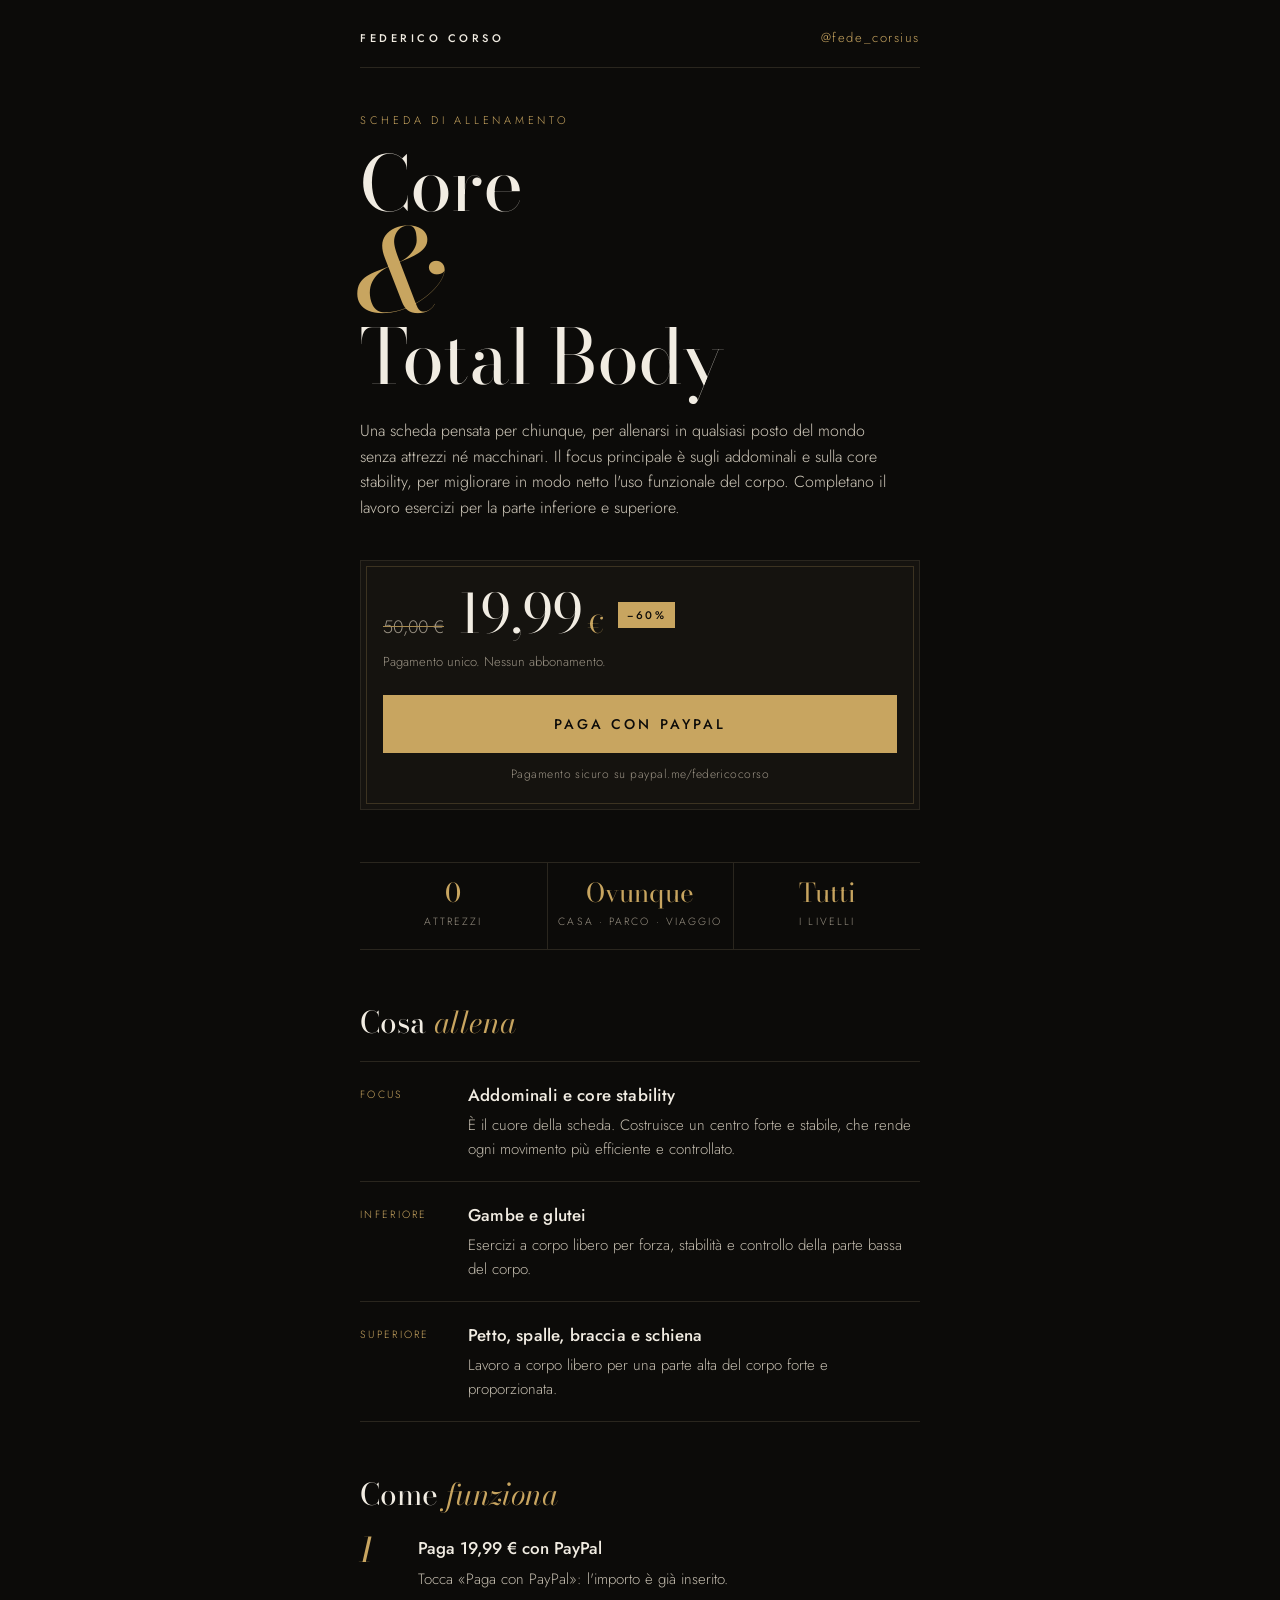
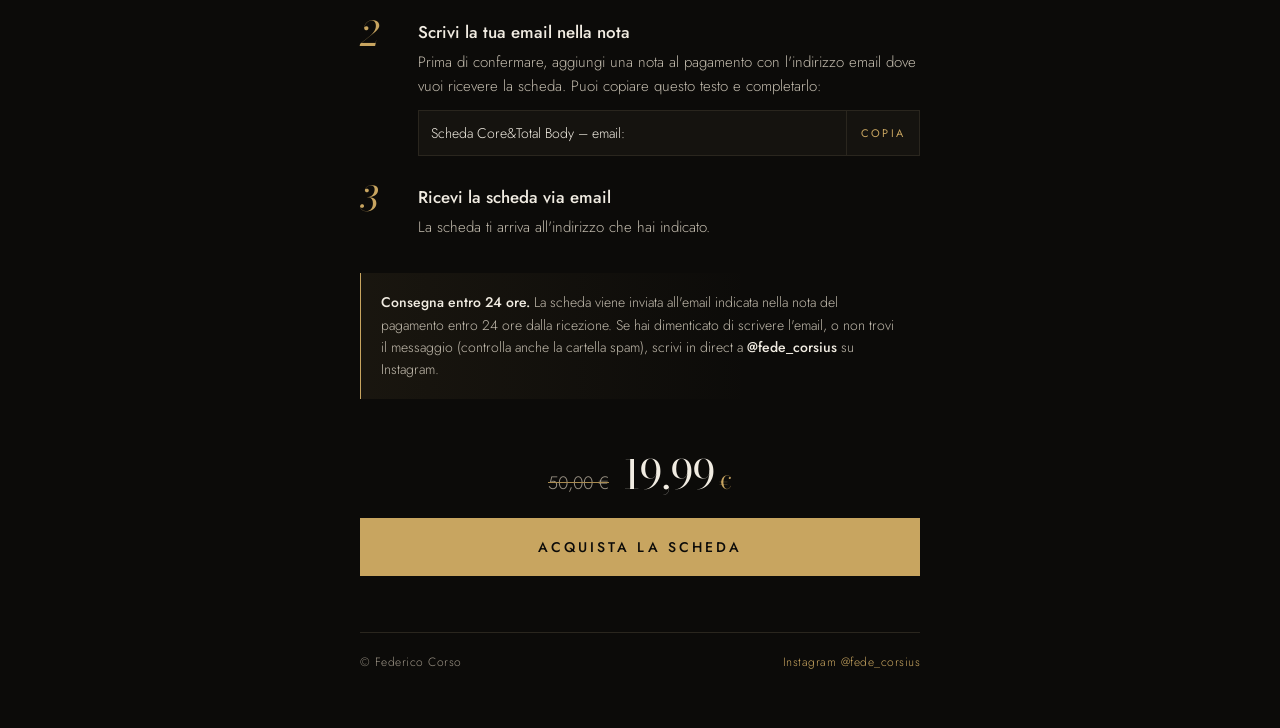
==== index.html @ 592700e4 "Pagina vendita scheda Core & Total Body Co-Authored-By: Claude Opus 5.5 <noreply@anthropic.com>" ====
<!doctype html>
<html lang="it">
<head>
<meta charset="utf-8">
<meta name="viewport" content="width=device-width, initial-scale=1, viewport-fit=cover">
<meta name="description" content="Scheda di allenamento Core &amp; Total Body di Federico Corso: a corpo libero, ovunque, per tutti i livelli.">
<meta property="og:title" content="Core &amp; Total Body — Federico Corso">
<meta property="og:description" content="Scheda di allenamento a corpo libero. 19,99 € invece di 50 €.">
<title>Core &amp; Total Body</title>
<link rel="preconnect" href="https://fonts.googleapis.com">
<link rel="preconnect" href="https://fonts.gstatic.com" crossorigin>
<link rel="stylesheet" href="https://fonts.googleapis.com/css2?family=Bodoni+Moda:ital,opsz,wght@0,6..96,400;0,6..96,500;1,6..96,400&family=Jost:wght@300;400;500&display=swap">
<style>
  :root {
    color-scheme: dark;
    --ink: #0c0b09;
    --ink-2: #15130f;
    --line: #2a261e;
    --gold: #c8a560;
    --gold-soft: #a88a4f;
    --ivory: #f1ece2;
    --muted: #9a9284;
    --display: "Bodoni Moda", "Didot", "Bodoni 72", Georgia, serif;
    --body: "Jost", "Futura", "Century Gothic", system-ui, sans-serif;
  }
  * { box-sizing: border-box; }
  html { background: var(--ink); }
  body {
    margin: 0;
    background: var(--ink);
    color: var(--ivory);
    font-family: var(--body);
    font-weight: 300;
    font-size: 16px;
    line-height: 1.6;
    padding-inline: 20px;
    -webkit-font-smoothing: antialiased;
  }
  .wrap { max-width: 560px; margin: 0 auto; padding-block: 28px 56px; }

  .brand {
    display: flex; justify-content: space-between; align-items: baseline;
    gap: 12px; flex-wrap: wrap;
    font-size: 11px; letter-spacing: .32em; text-transform: uppercase;
    padding-bottom: 18px; border-bottom: 1px solid var(--line);
  }
  .brand strong { font-weight: 500; color: var(--ivory); }
  .brand a { color: var(--gold); text-decoration: none; letter-spacing: .12em; text-transform: none; font-size: 13px; }
  .brand a:hover, .brand a:focus-visible { text-decoration: underline; text-underline-offset: 4px; }

  .hero { padding-block: 44px 8px; }
  .eyebrow {
    font-size: 11px; letter-spacing: .34em; text-transform: uppercase; color: var(--gold);
    margin: 0 0 18px;
  }
  h1 {
    font-family: var(--display); font-weight: 400;
    font-size: clamp(46px, 13vw, 76px); line-height: .95; letter-spacing: -.01em;
    margin: 0; text-wrap: balance;
  }
  h1 .amp {
    display: block; font-style: italic; color: var(--gold);
    font-size: 1.5em; line-height: .8; margin: .06em 0 .02em -.04em;
  }
  .lede { color: #cfc8ba; margin: 26px 0 0; max-width: 34em; }

  .offer {
    margin-top: 40px; padding: 26px 22px 24px;
    background: var(--ink-2); border: 1px solid var(--line);
    position: relative;
  }
  .offer::before {
    content: ""; position: absolute; inset: 5px; border: 1px solid rgba(200,165,96,.22); pointer-events: none;
  }
  .price-row { display: flex; align-items: baseline; gap: 14px; flex-wrap: wrap; }
  .was { color: var(--muted); text-decoration: line-through; text-decoration-color: var(--gold-soft); font-size: 18px; }
  .now { font-family: var(--display); font-size: 54px; line-height: 1; color: var(--ivory); font-variant-numeric: lining-nums; }
  .now small { font-size: .45em; margin-left: 4px; color: var(--gold); }
  .tag {
    font-size: 11px; letter-spacing: .2em; font-weight: 500; text-transform: uppercase;
    color: var(--ink); background: var(--gold); padding: 5px 9px 4px; align-self: center;
  }
  .offer-note { color: var(--muted); font-size: 13px; margin: 10px 0 22px; }

  .cta {
    display: flex; justify-content: center; align-items: center; gap: 10px;
    width: 100%; padding: 18px 20px;
    background: var(--gold); color: var(--ink);
    font-family: var(--body); font-weight: 500; font-size: 14px; letter-spacing: .22em; text-transform: uppercase;
    text-decoration: none; border: 0; cursor: pointer;
    transition: background .25s ease, transform .25s ease;
  }
  .cta:hover { background: #d8b873; }
  .cta:active { transform: translateY(1px); }
  .cta:focus-visible { outline: 2px solid var(--ivory); outline-offset: 3px; }
  .secure { text-align: center; font-size: 12px; color: var(--muted); margin: 12px 0 0; letter-spacing: .04em; }

  h2 {
    font-family: var(--display); font-weight: 400; font-size: 30px; line-height: 1.1;
    margin: 0 0 22px; text-wrap: balance;
  }
  h2 em { color: var(--gold); }
  section.block { padding-top: 56px; }

  .facts { display: grid; grid-template-columns: repeat(3, 1fr); border-top: 1px solid var(--line); border-bottom: 1px solid var(--line); margin-top: 44px; }
  .facts div { padding: 16px 8px; text-align: center; }
  .facts div + div { border-left: 1px solid var(--line); }
  .facts b { display: block; font-family: var(--display); font-weight: 400; font-size: 26px; color: var(--gold); line-height: 1.1; }
  .facts span { font-size: 10.5px; letter-spacing: .2em; text-transform: uppercase; color: var(--muted); }

  .areas { list-style: none; margin: 0; padding: 0; display: grid; gap: 0; }
  .areas li { padding: 20px 0; border-top: 1px solid var(--line); display: grid; grid-template-columns: 92px 1fr; gap: 16px; }
  .areas li:last-child { border-bottom: 1px solid var(--line); }
  .areas .k { font-size: 10.5px; letter-spacing: .22em; text-transform: uppercase; color: var(--gold); padding-top: 5px; }
  .areas h3 { margin: 0 0 4px; font-weight: 500; font-size: 17px; letter-spacing: .01em; }
  .areas p { margin: 0; color: #c2bbad; font-size: 15px; }

  .steps { list-style: none; margin: 0; padding: 0; counter-reset: s; display: grid; gap: 26px; }
  .steps li { counter-increment: s; display: grid; grid-template-columns: 44px 1fr; gap: 14px; }
  .steps li::before {
    content: counter(s); font-family: var(--display); font-style: italic; font-size: 34px; line-height: 1; color: var(--gold);
  }
  .steps h3 { margin: 2px 0 4px; font-weight: 500; font-size: 17px; }
  .steps p { margin: 0; color: #c2bbad; font-size: 15px; }

  .copybox { margin-top: 12px; display: flex; gap: 0; border: 1px solid var(--line); background: var(--ink-2); }
  .copybox code {
    flex: 1; min-width: 0; padding: 11px 12px; font-family: var(--body); font-size: 14px; color: var(--ivory);
    user-select: all; overflow-wrap: anywhere;
  }
  .copybox button {
    flex: none; border: 0; border-left: 1px solid var(--line); background: transparent; color: var(--gold);
    font-family: var(--body); font-size: 11px; letter-spacing: .2em; text-transform: uppercase; padding: 0 14px; cursor: pointer;
  }
  .copybox button:hover { background: #1c1914; }
  .copybox button:focus-visible { outline: 2px solid var(--gold); outline-offset: -2px; }

  .clause {
    margin-top: 34px; padding: 18px 20px; border-left: 1px solid var(--gold);
    font-size: 14px; color: #c2bbad; background: linear-gradient(90deg, rgba(200,165,96,.07), transparent 70%);
  }
  .clause strong { color: var(--ivory); font-weight: 500; }

  .final { margin-top: 56px; text-align: center; }
  .final .now { font-size: 40px; }
  .final .price-row { justify-content: center; margin-bottom: 20px; }

  footer {
    margin-top: 56px; padding-top: 20px; border-top: 1px solid var(--line);
    display: flex; justify-content: space-between; gap: 12px; flex-wrap: wrap;
    font-size: 12px; color: var(--muted); letter-spacing: .04em;
  }
  footer a { color: var(--gold); text-decoration: none; }
  footer a:hover, footer a:focus-visible { text-decoration: underline; text-underline-offset: 3px; }

  @media (max-width: 420px) {
    .areas li { grid-template-columns: 1fr; gap: 6px; }
    .areas .k { padding-top: 0; }
    .facts b { font-size: 22px; }
    .facts span { letter-spacing: .12em; }
  }

  @media (prefers-reduced-motion: no-preference) {
    .hero > *, .offer { animation: rise .9s cubic-bezier(.2,.7,.2,1) both; }
    .hero .eyebrow { animation-delay: .05s; }
    .hero h1 { animation-delay: .12s; }
    .hero .lede { animation-delay: .22s; }
    .offer { animation-delay: .32s; }
    @keyframes rise { from { opacity: .001; transform: translateY(10px); } to { opacity: 1; transform: none; } }
  }
</style>
</head>
<body>

<div class="wrap">
  <header class="brand">
    <strong>Federico Corso</strong>
    <a href="https://www.instagram.com/fede_corsius/" target="_blank" rel="noopener">@fede_corsius</a>
  </header>

  <section class="hero">
    <p class="eyebrow">Scheda di allenamento</p>
    <h1>Core<span class="amp">&amp;</span>Total Body</h1>
    <p class="lede">Una scheda pensata per chiunque, per allenarsi in qualsiasi posto del mondo senza attrezzi né macchinari. Il focus principale è sugli addominali e sulla core stability, per migliorare in modo netto l'uso funzionale del corpo. Completano il lavoro esercizi per la parte inferiore e superiore.</p>

    <div class="offer" id="acquista">
      <div class="price-row">
        <span class="was">50,00 €</span>
        <span class="now">19,99<small>€</small></span>
        <span class="tag">−60%</span>
      </div>
      <p class="offer-note">Pagamento unico. Nessun abbonamento.</p>
      <a class="cta" href="https://www.paypal.me/federicocorso/19.99EUR" target="_blank" rel="noopener">Paga con PayPal</a>
      <p class="secure">Pagamento sicuro su paypal.me/federicocorso</p>
    </div>
  </section>

  <div class="facts" aria-label="In breve">
    <div><b>0</b><span>Attrezzi</span></div>
    <div><b>Ovunque</b><span>Casa · Parco · Viaggio</span></div>
    <div><b>Tutti</b><span>I livelli</span></div>
  </div>

  <section class="block">
    <h2>Cosa <em>allena</em></h2>
    <ul class="areas">
      <li>
        <span class="k">Focus</span>
        <div><h3>Addominali e core stability</h3><p>È il cuore della scheda. Costruisce un centro forte e stabile, che rende ogni movimento più efficiente e controllato.</p></div>
      </li>
      <li>
        <span class="k">Inferiore</span>
        <div><h3>Gambe e glutei</h3><p>Esercizi a corpo libero per forza, stabilità e controllo della parte bassa del corpo.</p></div>
      </li>
      <li>
        <span class="k">Superiore</span>
        <div><h3>Petto, spalle, braccia e schiena</h3><p>Lavoro a corpo libero per una parte alta del corpo forte e proporzionata.</p></div>
      </li>
    </ul>
  </section>

  <section class="block">
    <h2>Come <em>funziona</em></h2>
    <ol class="steps">
      <li>
        <div>
          <h3>Paga 19,99 € con PayPal</h3>
          <p>Tocca «Paga con PayPal»: l'importo è già inserito.</p>
        </div>
      </li>
      <li>
        <div>
          <h3>Scrivi la tua email nella nota</h3>
          <p>Prima di confermare, aggiungi una nota al pagamento con l'indirizzo email dove vuoi ricevere la scheda. Puoi copiare questo testo e completarlo:</p>
          <div class="copybox">
            <code id="nota">Scheda Core&amp;Total Body – email: </code>
            <button type="button" id="copia">Copia</button>
          </div>
        </div>
      </li>
      <li>
        <div>
          <h3>Ricevi la scheda via email</h3>
          <p>La scheda ti arriva all'indirizzo che hai indicato.</p>
        </div>
      </li>
    </ol>

    <p class="clause"><strong>Consegna entro 24 ore.</strong> La scheda viene inviata all'email indicata nella nota del pagamento entro 24 ore dalla ricezione. Se hai dimenticato di scrivere l'email, o non trovi il messaggio (controlla anche la cartella spam), scrivi in direct a <strong>@fede_corsius</strong> su Instagram.</p>
  </section>

  <section class="final">
    <div class="price-row">
      <span class="was">50,00 €</span>
      <span class="now">19,99<small>€</small></span>
    </div>
    <a class="cta" href="https://www.paypal.me/federicocorso/19.99EUR" target="_blank" rel="noopener">Acquista la scheda</a>
  </section>

  <footer>
    <span>© Federico Corso</span>
    <a href="https://www.instagram.com/fede_corsius/" target="_blank" rel="noopener">Instagram @fede_corsius</a>
  </footer>
</div>

<script>
  (function () {
    var btn = document.getElementById('copia');
    var code = document.getElementById('nota');
    btn.addEventListener('click', function () {
      var text = code.textContent;
      function selectFallback() {
        var r = document.createRange(); r.selectNodeContents(code);
        var s = window.getSelection(); s.removeAllRanges(); s.addRange(r);
        btn.textContent = 'Selezionato';
      }
      try {
        navigator.clipboard.writeText(text).then(function () { btn.textContent = 'Copiato'; }, selectFallback);
      } catch (e) { selectFallback(); }
      setTimeout(function () { btn.textContent = 'Copia'; }, 2200);
    });
  })();
</script>
</body>
</html>
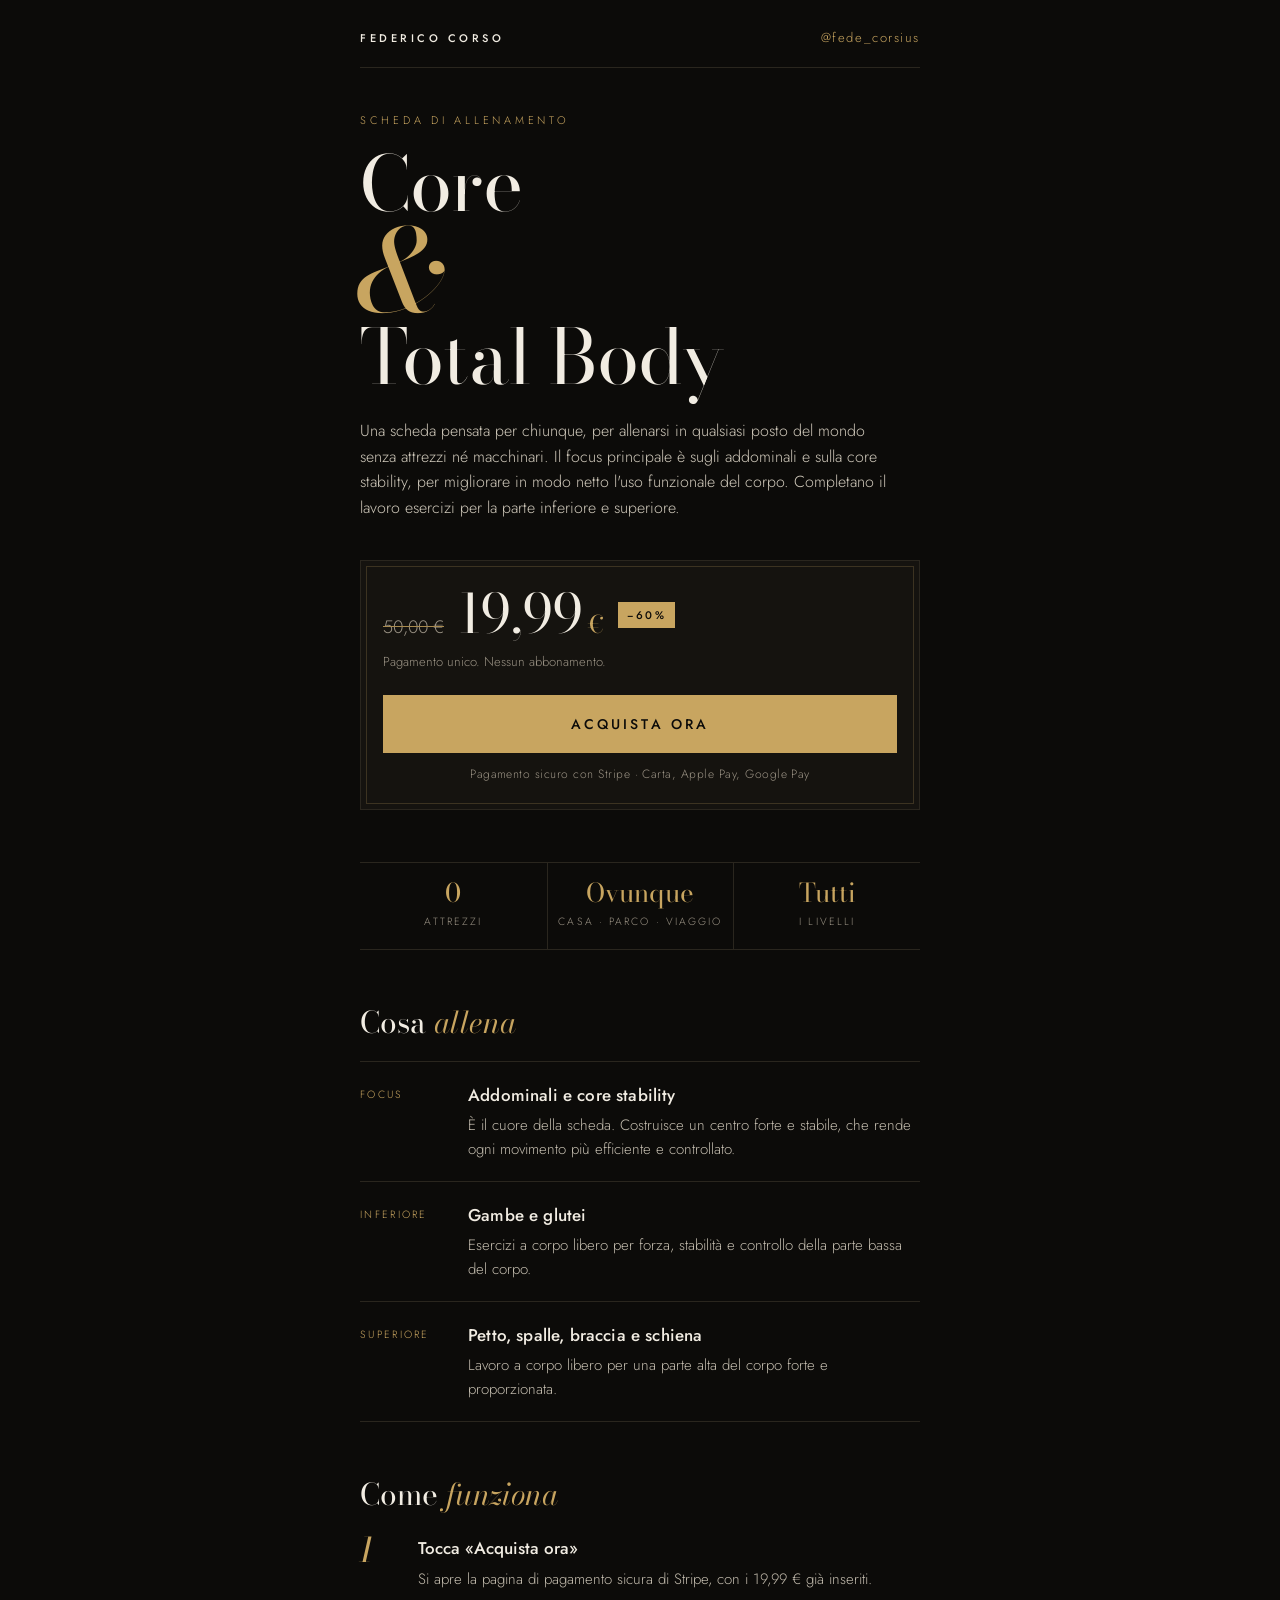
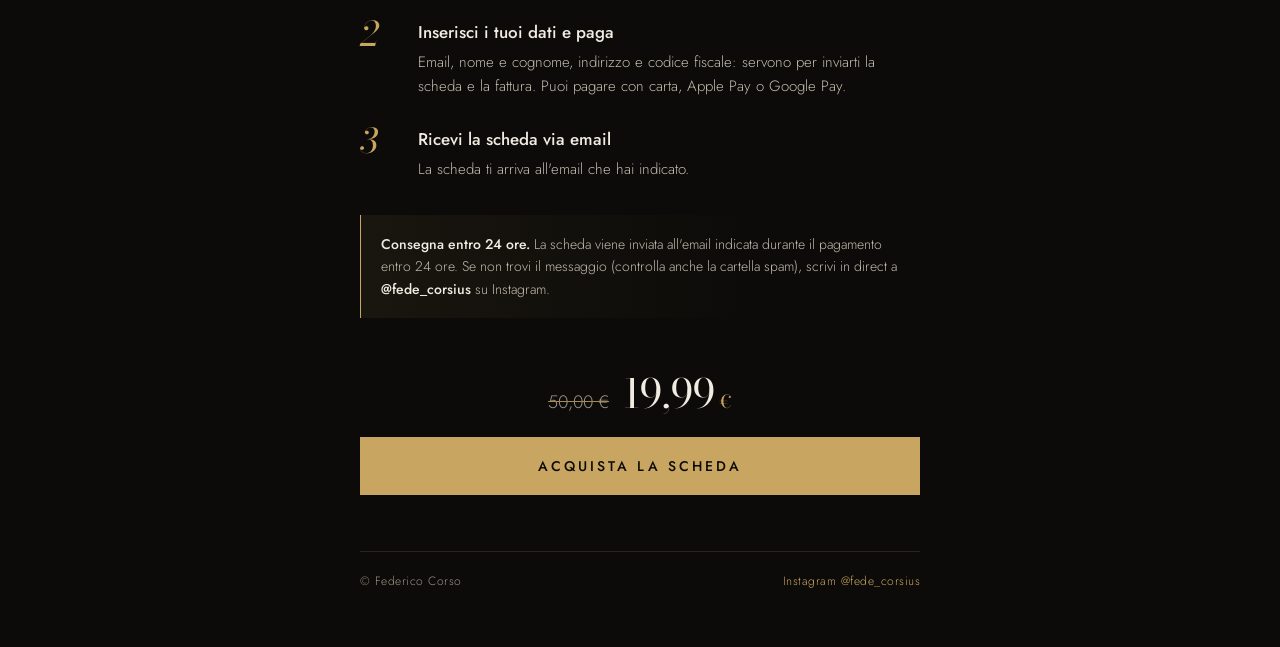
==== commit a69dfb2f: "Go-live: pagamento con Stripe (link live) al posto di PayPal.me; rimossa pagina di prova Co-Authored" ====
--- a/index.html
+++ b/index.html
@@ -190,8 +190,8 @@
         <span class="tag">−60%</span>
       </div>
       <p class="offer-note">Pagamento unico. Nessun abbonamento.</p>
-      <a class="cta" href="https://www.paypal.me/federicocorso/19.99EUR" target="_blank" rel="noopener">Paga con PayPal</a>
-      <p class="secure">Pagamento sicuro su paypal.me/federicocorso</p>
+      <a class="cta" href="https://buy.stripe.com/00w5kC1Aj55geYA4XX3ks00">Acquista ora</a>
+      <p class="secure">Pagamento sicuro con Stripe · Carta, Apple Pay, Google Pay</p>
     </div>
   </section>
 
@@ -224,29 +224,25 @@
     <ol class="steps">
       <li>
         <div>
-          <h3>Paga 19,99 € con PayPal</h3>
-          <p>Tocca «Paga con PayPal»: l'importo è già inserito.</p>
+          <h3>Tocca «Acquista ora»</h3>
+          <p>Si apre la pagina di pagamento sicura di Stripe, con i 19,99 € già inseriti.</p>
         </div>
       </li>
       <li>
         <div>
-          <h3>Scrivi la tua email nella nota</h3>
-          <p>Prima di confermare, aggiungi una nota al pagamento con l'indirizzo email dove vuoi ricevere la scheda. Puoi copiare questo testo e completarlo:</p>
-          <div class="copybox">
-            <code id="nota">Scheda Core&amp;Total Body – email: </code>
-            <button type="button" id="copia">Copia</button>
-          </div>
+          <h3>Inserisci i tuoi dati e paga</h3>
+          <p>Email, nome e cognome, indirizzo e codice fiscale: servono per inviarti la scheda e la fattura. Puoi pagare con carta, Apple Pay o Google Pay.</p>
         </div>
       </li>
       <li>
         <div>
           <h3>Ricevi la scheda via email</h3>
-          <p>La scheda ti arriva all'indirizzo che hai indicato.</p>
+          <p>La scheda ti arriva all'email che hai indicato.</p>
         </div>
       </li>
     </ol>
 
-    <p class="clause"><strong>Consegna entro 24 ore.</strong> La scheda viene inviata all'email indicata nella nota del pagamento entro 24 ore dalla ricezione. Se hai dimenticato di scrivere l'email, o non trovi il messaggio (controlla anche la cartella spam), scrivi in direct a <strong>@fede_corsius</strong> su Instagram.</p>
+    <p class="clause"><strong>Consegna entro 24 ore.</strong> La scheda viene inviata all'email indicata durante il pagamento entro 24 ore. Se non trovi il messaggio (controlla anche la cartella spam), scrivi in direct a <strong>@fede_corsius</strong> su Instagram.</p>
   </section>
 
   <section class="final">
@@ -254,7 +250,7 @@
       <span class="was">50,00 €</span>
       <span class="now">19,99<small>€</small></span>
     </div>
-    <a class="cta" href="https://www.paypal.me/federicocorso/19.99EUR" target="_blank" rel="noopener">Acquista la scheda</a>
+    <a class="cta" href="https://buy.stripe.com/00w5kC1Aj55geYA4XX3ks00">Acquista la scheda</a>
   </section>
 
   <footer>
@@ -263,23 +259,5 @@
   </footer>
 </div>
 
-<script>
-  (function () {
-    var btn = document.getElementById('copia');
-    var code = document.getElementById('nota');
-    btn.addEventListener('click', function () {
-      var text = code.textContent;
-      function selectFallback() {
-        var r = document.createRange(); r.selectNodeContents(code);
-        var s = window.getSelection(); s.removeAllRanges(); s.addRange(r);
-        btn.textContent = 'Selezionato';
-      }
-      try {
-        navigator.clipboard.writeText(text).then(function () { btn.textContent = 'Copiato'; }, selectFallback);
-      } catch (e) { selectFallback(); }
-      setTimeout(function () { btn.textContent = 'Copia'; }, 2200);
-    });
-  })();
-</script>
 </body>
 </html>
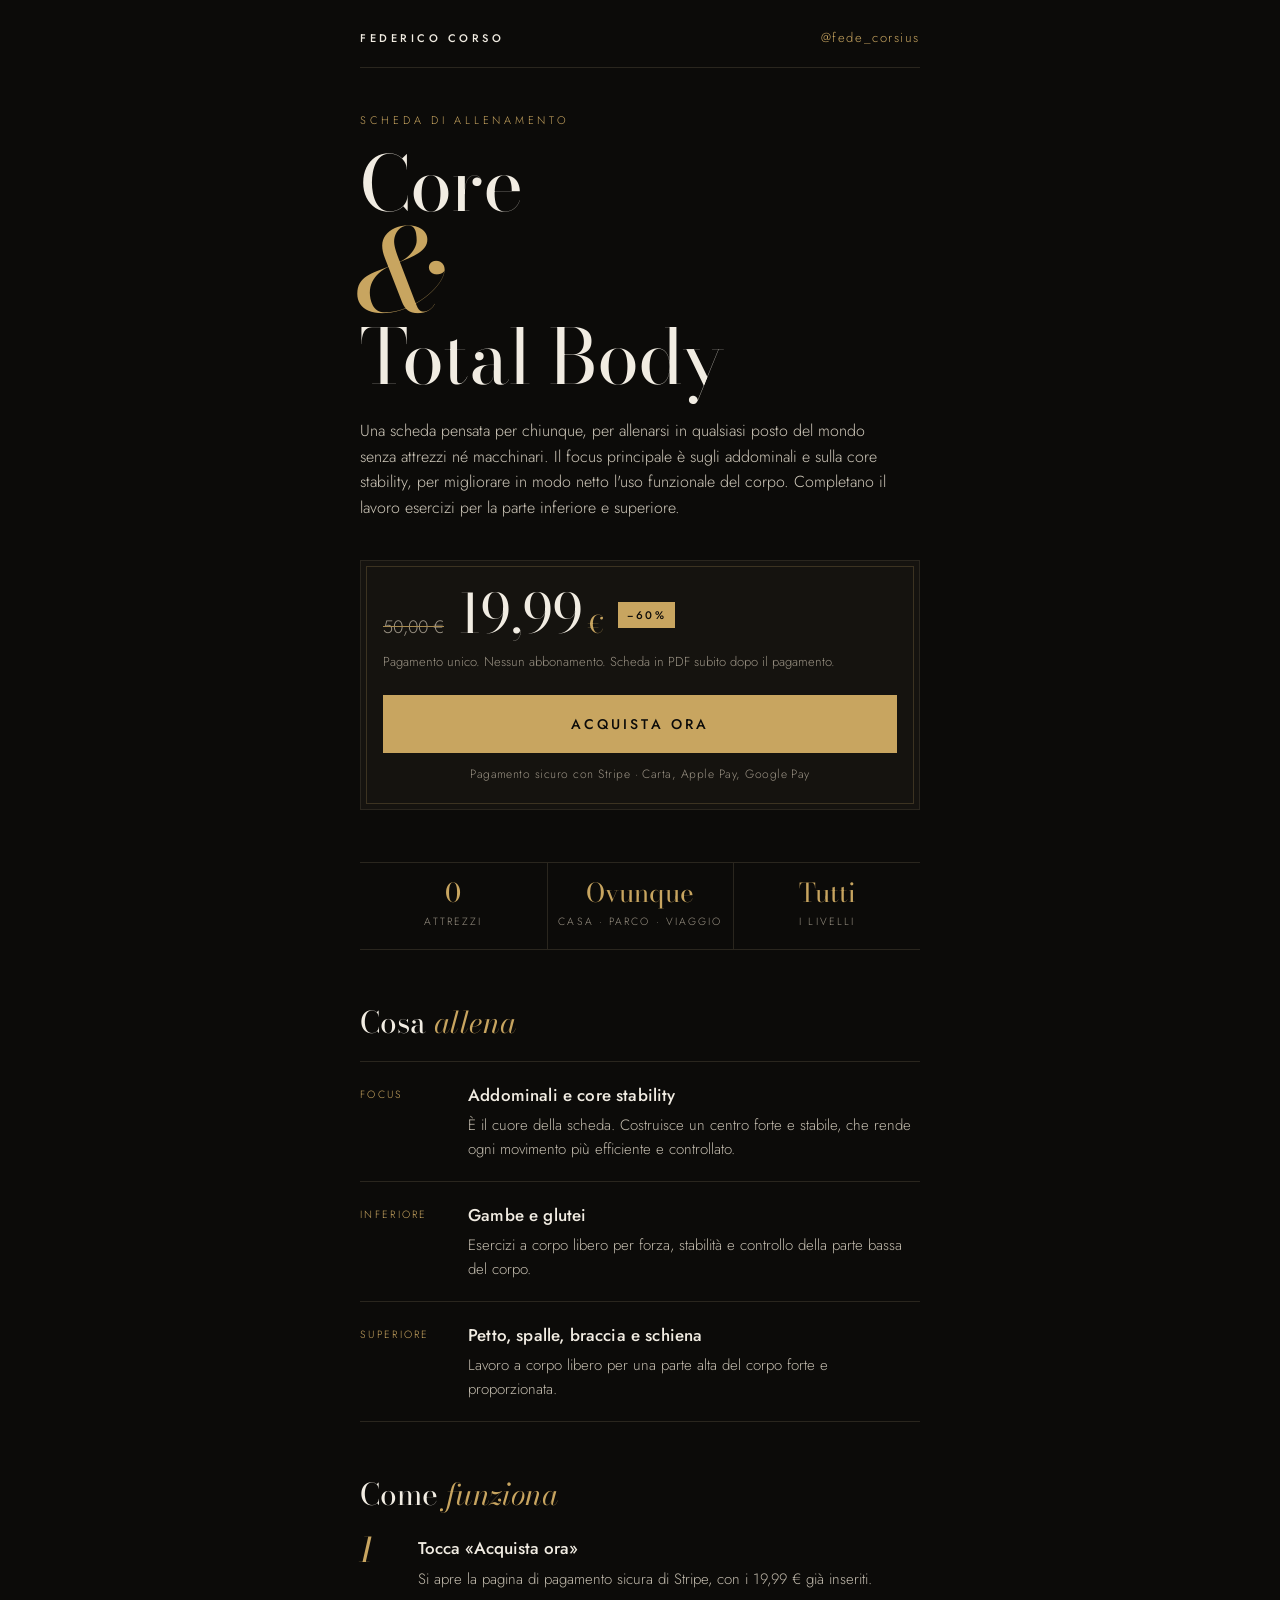
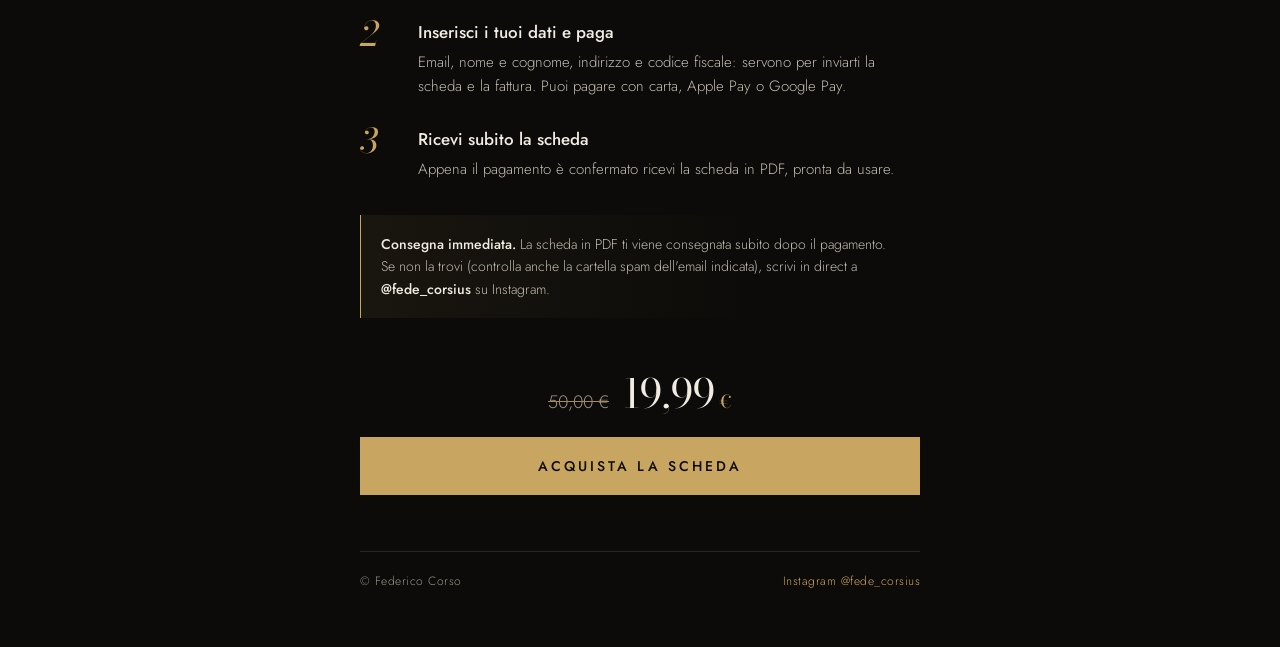
==== commit 6123c4eb: "Consegna immediata della scheda: aggiornati i testi della pagina Co-Authored-By: Claude Opus 5.5 <no" ====
--- a/index.html
+++ b/index.html
@@ -189,7 +189,7 @@
         <span class="now">19,99<small>€</small></span>
         <span class="tag">−60%</span>
       </div>
-      <p class="offer-note">Pagamento unico. Nessun abbonamento.</p>
+      <p class="offer-note">Pagamento unico. Nessun abbonamento. Scheda in PDF subito dopo il pagamento.</p>
       <a class="cta" href="https://buy.stripe.com/00w5kC1Aj55geYA4XX3ks00">Acquista ora</a>
       <p class="secure">Pagamento sicuro con Stripe · Carta, Apple Pay, Google Pay</p>
     </div>
@@ -236,13 +236,13 @@
       </li>
       <li>
         <div>
-          <h3>Ricevi la scheda via email</h3>
-          <p>La scheda ti arriva all'email che hai indicato.</p>
+          <h3>Ricevi subito la scheda</h3>
+          <p>Appena il pagamento è confermato ricevi la scheda in PDF, pronta da usare.</p>
         </div>
       </li>
     </ol>
 
-    <p class="clause"><strong>Consegna entro 24 ore.</strong> La scheda viene inviata all'email indicata durante il pagamento entro 24 ore. Se non trovi il messaggio (controlla anche la cartella spam), scrivi in direct a <strong>@fede_corsius</strong> su Instagram.</p>
+    <p class="clause"><strong>Consegna immediata.</strong> La scheda in PDF ti viene consegnata subito dopo il pagamento. Se non la trovi (controlla anche la cartella spam dell'email indicata), scrivi in direct a <strong>@fede_corsius</strong> su Instagram.</p>
   </section>
 
   <section class="final">
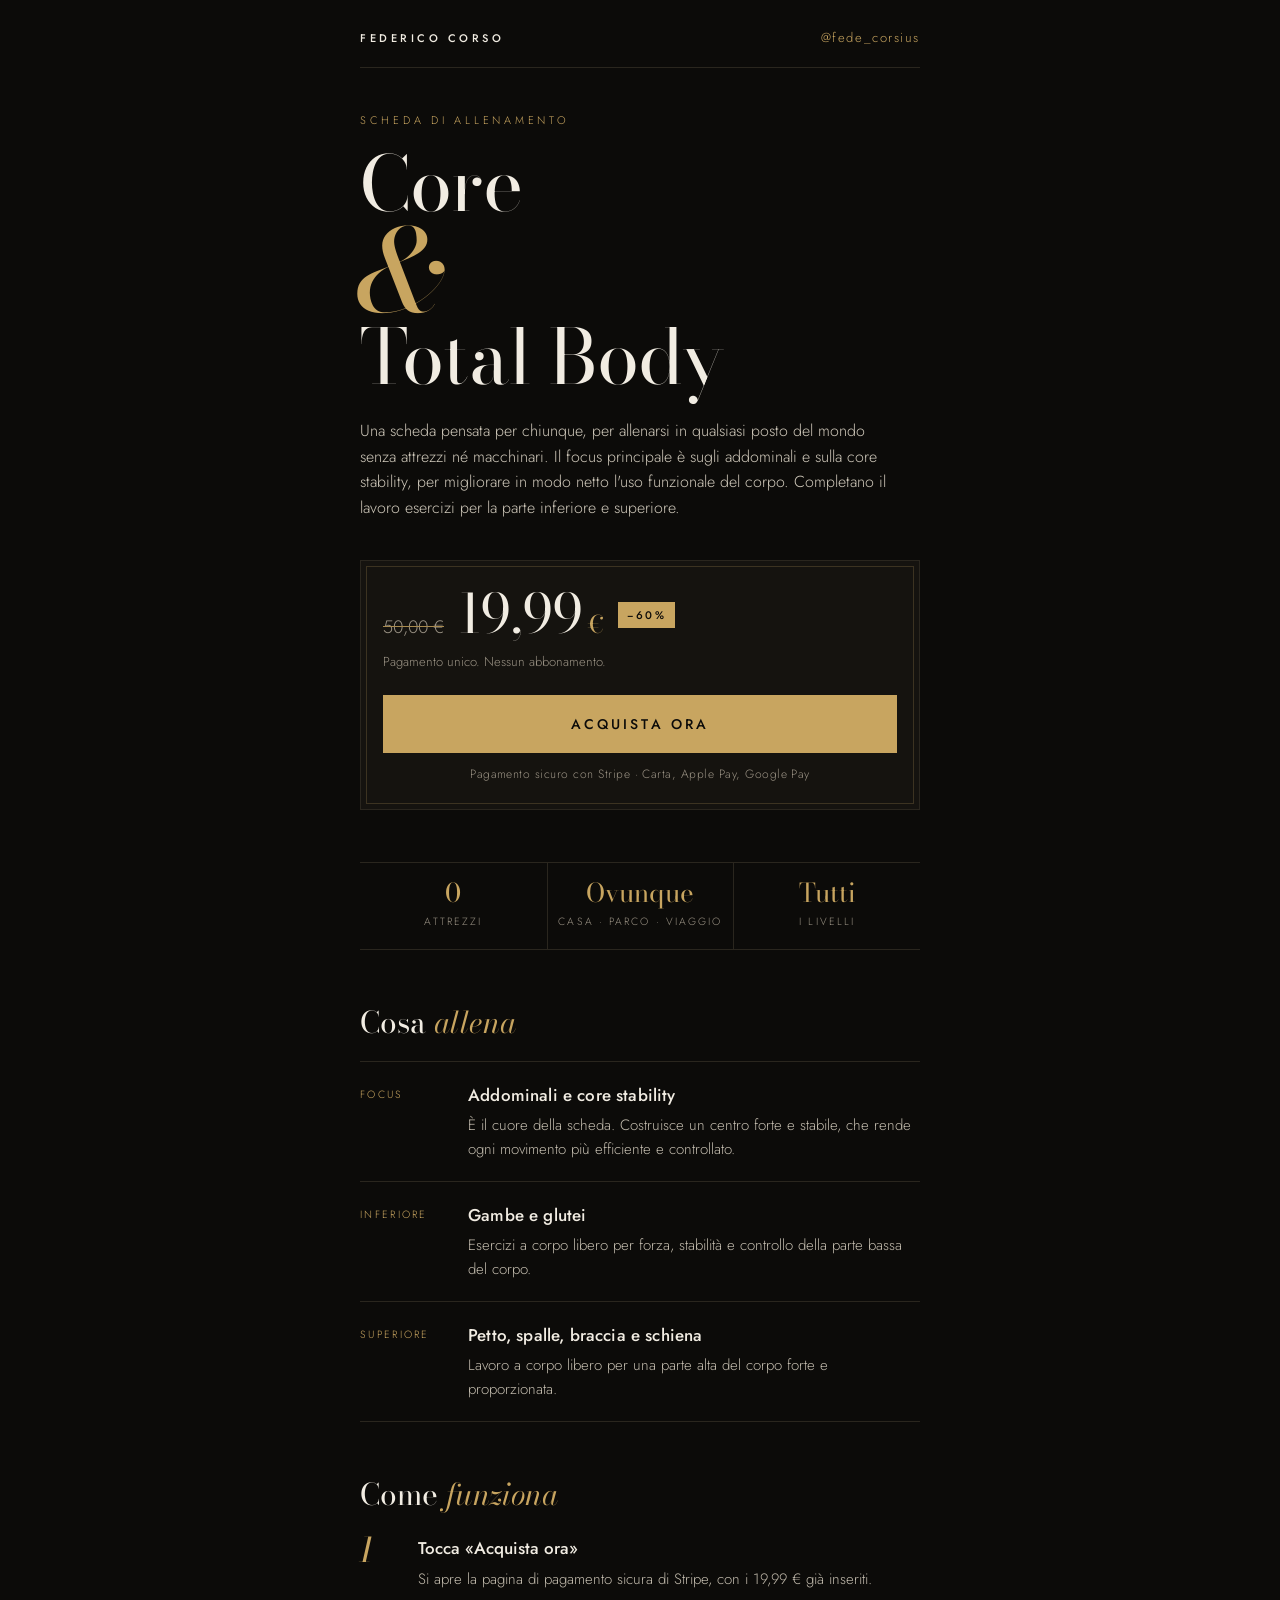
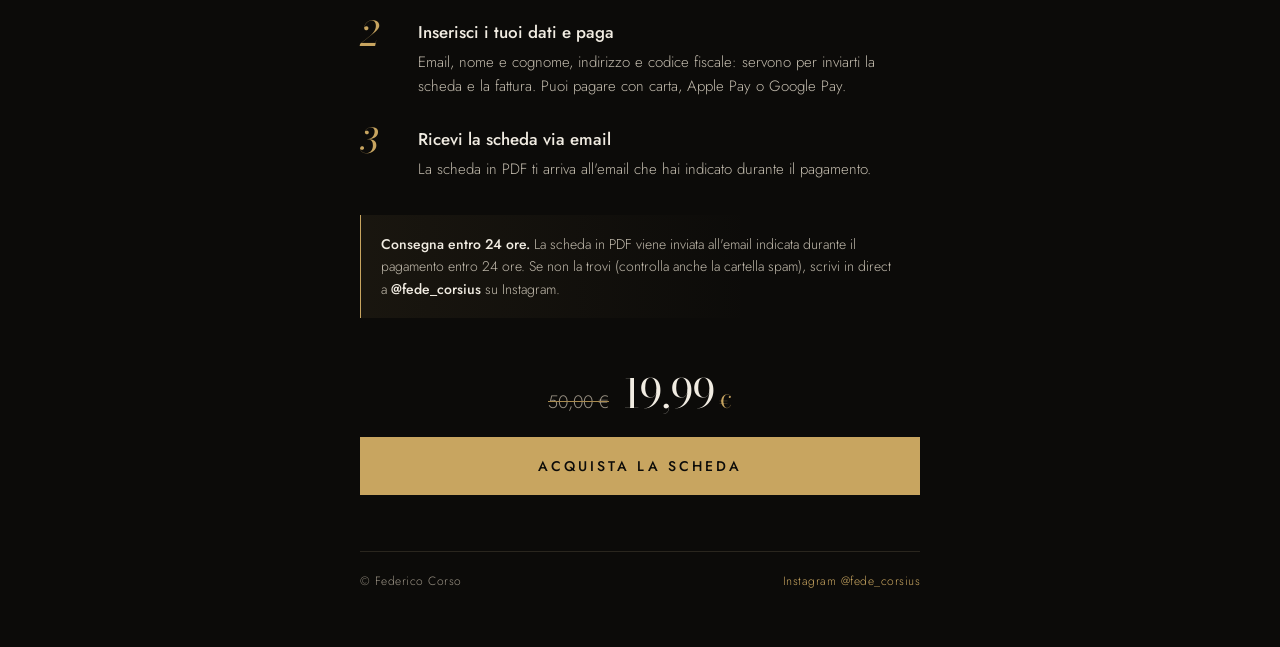
==== commit 96963392: "Ripristina 'consegna entro 24 ore' finché la consegna automatica non funziona Co-Authored-By: Claude" ====
--- a/index.html
+++ b/index.html
@@ -189,7 +189,7 @@
         <span class="now">19,99<small>€</small></span>
         <span class="tag">−60%</span>
       </div>
-      <p class="offer-note">Pagamento unico. Nessun abbonamento. Scheda in PDF subito dopo il pagamento.</p>
+      <p class="offer-note">Pagamento unico. Nessun abbonamento.</p>
       <a class="cta" href="https://buy.stripe.com/00w5kC1Aj55geYA4XX3ks00">Acquista ora</a>
       <p class="secure">Pagamento sicuro con Stripe · Carta, Apple Pay, Google Pay</p>
     </div>
@@ -236,13 +236,13 @@
       </li>
       <li>
         <div>
-          <h3>Ricevi subito la scheda</h3>
-          <p>Appena il pagamento è confermato ricevi la scheda in PDF, pronta da usare.</p>
+          <h3>Ricevi la scheda via email</h3>
+          <p>La scheda in PDF ti arriva all'email che hai indicato durante il pagamento.</p>
         </div>
       </li>
     </ol>
 
-    <p class="clause"><strong>Consegna immediata.</strong> La scheda in PDF ti viene consegnata subito dopo il pagamento. Se non la trovi (controlla anche la cartella spam dell'email indicata), scrivi in direct a <strong>@fede_corsius</strong> su Instagram.</p>
+    <p class="clause"><strong>Consegna entro 24 ore.</strong> La scheda in PDF viene inviata all'email indicata durante il pagamento entro 24 ore. Se non la trovi (controlla anche la cartella spam), scrivi in direct a <strong>@fede_corsius</strong> su Instagram.</p>
   </section>
 
   <section class="final">
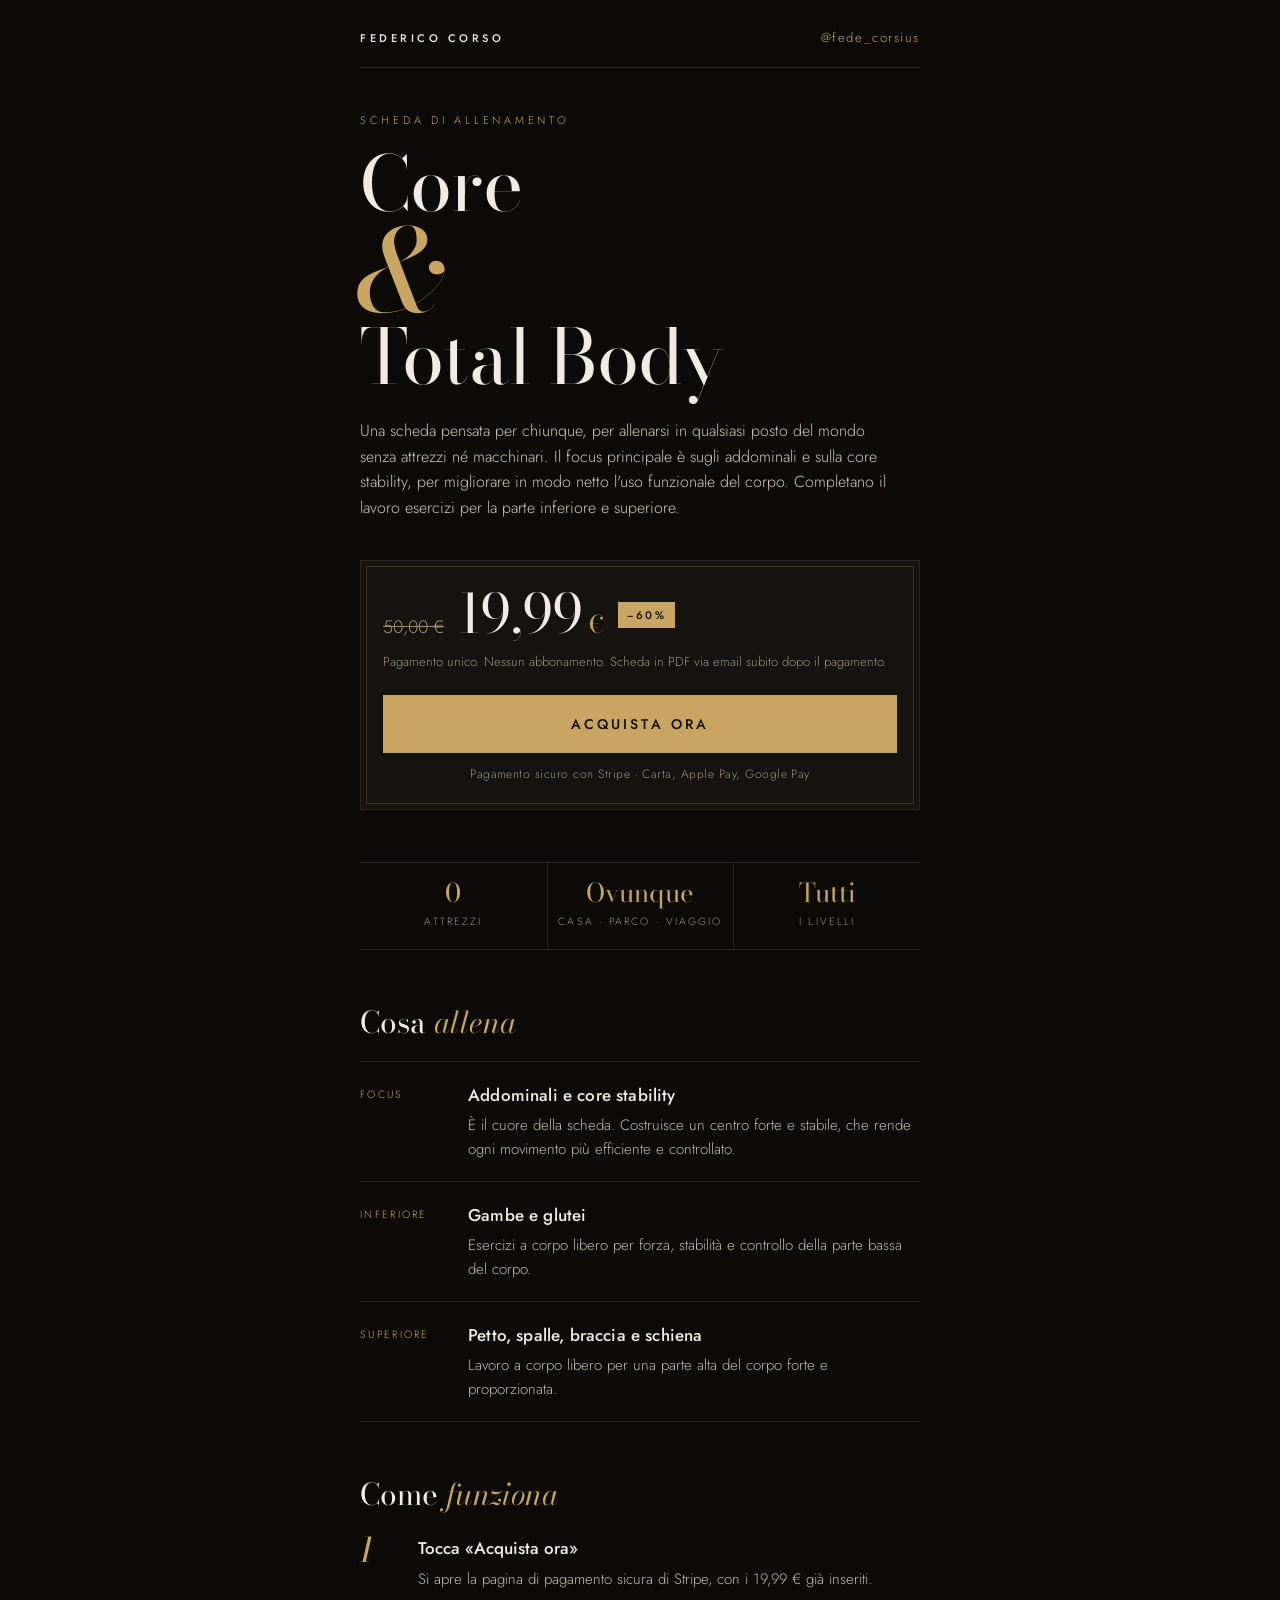
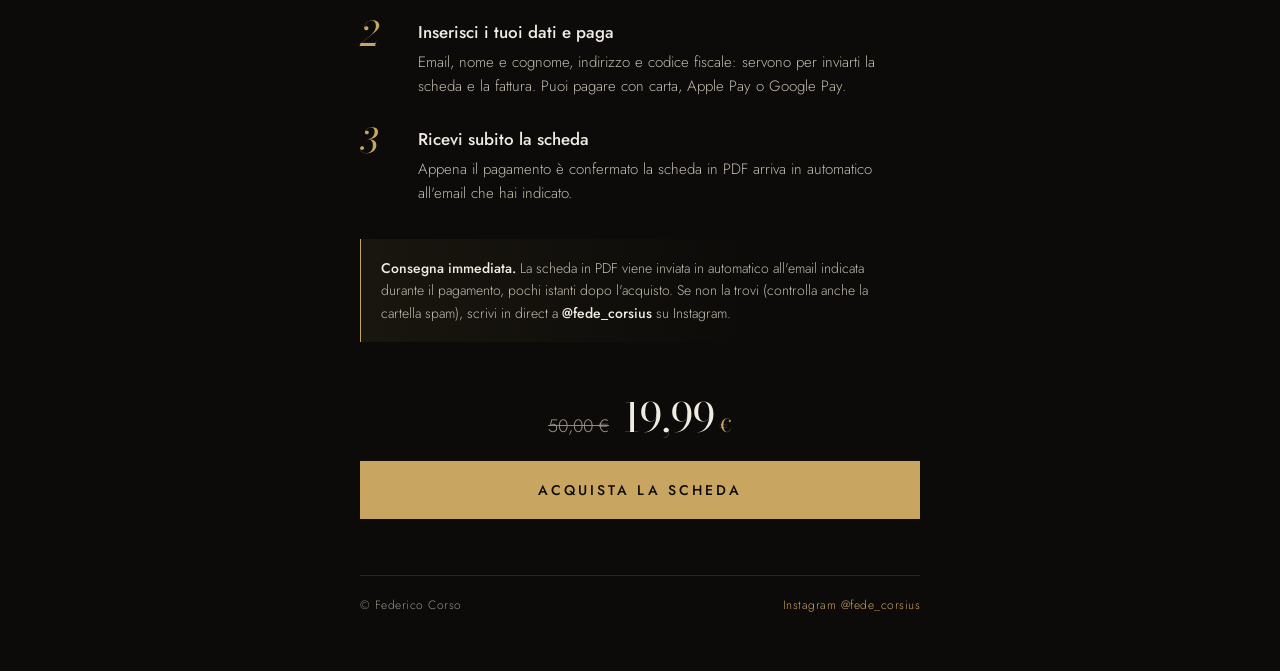
==== commit e8d529c3: "Consegna immediata: la scheda parte in automatico via email (verificato) Co-Authored-By: Claude Opus" ====
--- a/index.html
+++ b/index.html
@@ -189,7 +189,7 @@
         <span class="now">19,99<small>€</small></span>
         <span class="tag">−60%</span>
       </div>
-      <p class="offer-note">Pagamento unico. Nessun abbonamento.</p>
+      <p class="offer-note">Pagamento unico. Nessun abbonamento. Scheda in PDF via email subito dopo il pagamento.</p>
       <a class="cta" href="https://buy.stripe.com/00w5kC1Aj55geYA4XX3ks00">Acquista ora</a>
       <p class="secure">Pagamento sicuro con Stripe · Carta, Apple Pay, Google Pay</p>
     </div>
@@ -236,13 +236,13 @@
       </li>
       <li>
         <div>
-          <h3>Ricevi la scheda via email</h3>
-          <p>La scheda in PDF ti arriva all'email che hai indicato durante il pagamento.</p>
+          <h3>Ricevi subito la scheda</h3>
+          <p>Appena il pagamento è confermato la scheda in PDF arriva in automatico all'email che hai indicato.</p>
         </div>
       </li>
     </ol>
 
-    <p class="clause"><strong>Consegna entro 24 ore.</strong> La scheda in PDF viene inviata all'email indicata durante il pagamento entro 24 ore. Se non la trovi (controlla anche la cartella spam), scrivi in direct a <strong>@fede_corsius</strong> su Instagram.</p>
+    <p class="clause"><strong>Consegna immediata.</strong> La scheda in PDF viene inviata in automatico all'email indicata durante il pagamento, pochi istanti dopo l'acquisto. Se non la trovi (controlla anche la cartella spam), scrivi in direct a <strong>@fede_corsius</strong> su Instagram.</p>
   </section>
 
   <section class="final">
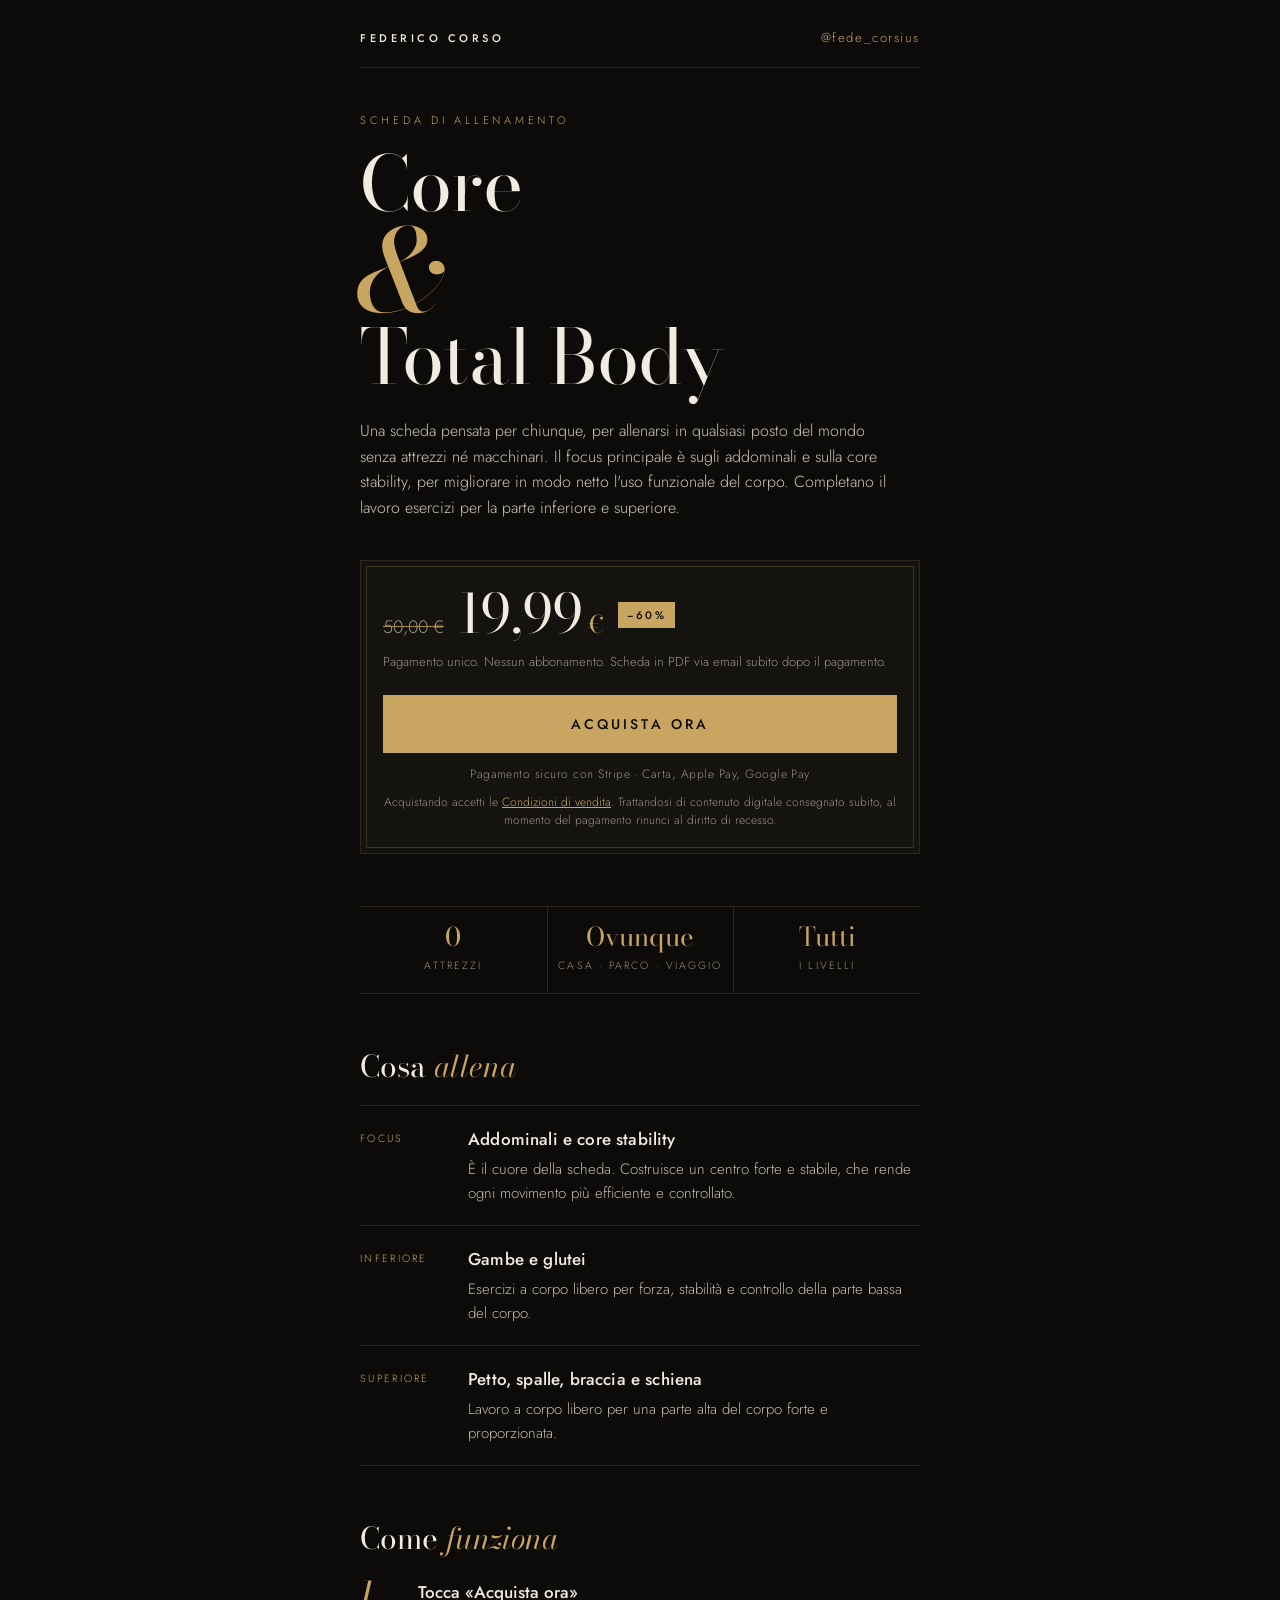
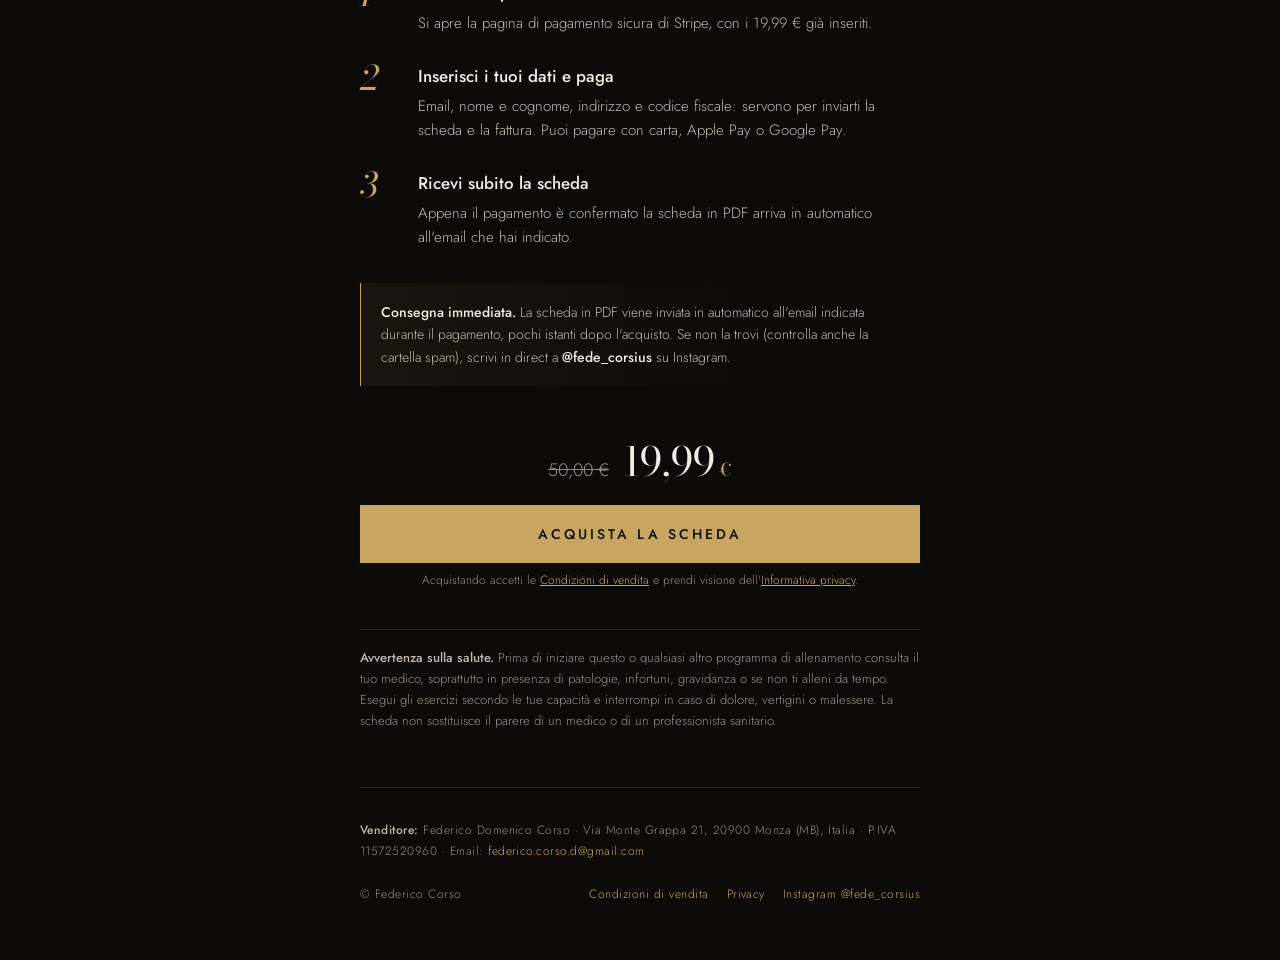
==== commit ffc34926: "Dati venditore, condizioni di vendita, informativa privacy, avvertenza salute, font locali Co-Author" ====
--- a/index.html
+++ b/index.html
@@ -7,9 +7,7 @@
 <meta property="og:title" content="Core &amp; Total Body — Federico Corso">
 <meta property="og:description" content="Scheda di allenamento a corpo libero. 19,99 € invece di 50 €.">
 <title>Core &amp; Total Body</title>
-<link rel="preconnect" href="https://fonts.googleapis.com">
-<link rel="preconnect" href="https://fonts.gstatic.com" crossorigin>
-<link rel="stylesheet" href="https://fonts.googleapis.com/css2?family=Bodoni+Moda:ital,opsz,wght@0,6..96,400;0,6..96,500;1,6..96,400&family=Jost:wght@300;400;500&display=swap">
+<link rel="stylesheet" href="fonts/fonts.css">
 <style>
   :root {
     color-scheme: dark;
@@ -151,6 +149,13 @@
     font-size: 12px; color: var(--muted); letter-spacing: .04em;
   }
   footer a { color: var(--gold); text-decoration: none; }
+  .legal-note { text-align: center; font-size: 12px; color: var(--muted); margin: 8px 0 0; line-height: 1.5; }
+  .legal-note a, .seller a { color: var(--gold); }
+  .health { margin-top: 40px; font-size: 13px; color: var(--muted); line-height: 1.6; border-top: 1px solid var(--line); padding-top: 18px; }
+  .health strong { color: #c2bbad; font-weight: 500; }
+  .seller { width: 100%; font-size: 12px; line-height: 1.7; color: var(--muted); }
+  .seller strong { color: #c2bbad; font-weight: 500; }
+  .footer-links { display: flex; gap: 18px; flex-wrap: wrap; }
   footer a:hover, footer a:focus-visible { text-decoration: underline; text-underline-offset: 3px; }
 
   @media (max-width: 420px) {
@@ -192,6 +197,7 @@
       <p class="offer-note">Pagamento unico. Nessun abbonamento. Scheda in PDF via email subito dopo il pagamento.</p>
       <a class="cta" href="https://buy.stripe.com/00w5kC1Aj55geYA4XX3ks00">Acquista ora</a>
       <p class="secure">Pagamento sicuro con Stripe · Carta, Apple Pay, Google Pay</p>
+      <p class="legal-note">Acquistando accetti le <a href="condizioni.html">Condizioni di vendita</a>. Trattandosi di contenuto digitale consegnato subito, al momento del pagamento rinunci al diritto di recesso.</p>
     </div>
   </section>
 
@@ -251,11 +257,19 @@
       <span class="now">19,99<small>€</small></span>
     </div>
     <a class="cta" href="https://buy.stripe.com/00w5kC1Aj55geYA4XX3ks00">Acquista la scheda</a>
-  </section>
+    <p class="legal-note">Acquistando accetti le <a href="condizioni.html">Condizioni di vendita</a> e prendi visione dell'<a href="privacy.html">Informativa privacy</a>.</p>
+  </section>
+
+  <p class="health"><strong>Avvertenza sulla salute.</strong> Prima di iniziare questo o qualsiasi altro programma di allenamento consulta il tuo medico, soprattutto in presenza di patologie, infortuni, gravidanza o se non ti alleni da tempo. Esegui gli esercizi secondo le tue capacità e interrompi in caso di dolore, vertigini o malessere. La scheda non sostituisce il parere di un medico o di un professionista sanitario.</p>
 
   <footer>
+    <p class="seller"><strong>Venditore:</strong> Federico Domenico Corso · Via Monte Grappa 21, 20900 Monza (MB), Italia · P.IVA 11572520960 · Email: <a href="mailto:federico.corso.d@gmail.com">federico.corso.d@gmail.com</a></p>
     <span>© Federico Corso</span>
-    <a href="https://www.instagram.com/fede_corsius/" target="_blank" rel="noopener">Instagram @fede_corsius</a>
+    <span class="footer-links">
+      <a href="condizioni.html">Condizioni di vendita</a>
+      <a href="privacy.html">Privacy</a>
+      <a href="https://www.instagram.com/fede_corsius/" target="_blank" rel="noopener">Instagram @fede_corsius</a>
+    </span>
   </footer>
 </div>
 
--- a/fonts/fonts.css
+++ b/fonts/fonts.css
@@ -0,0 +1,4 @@
+/* Font ospitati sul sito (niente richieste ai server di Google). Licenza: SIL Open Font License. */
+@font-face { font-family: 'Bodoni Moda'; font-style: normal; font-weight: 400 500; font-display: swap; src: url(bodoni-moda.woff2) format('woff2'); }
+@font-face { font-family: 'Bodoni Moda'; font-style: italic; font-weight: 400; font-display: swap; src: url(bodoni-moda-italic.woff2) format('woff2'); }
+@font-face { font-family: 'Jost'; font-style: normal; font-weight: 300 500; font-display: swap; src: url(jost.woff2) format('woff2'); }
